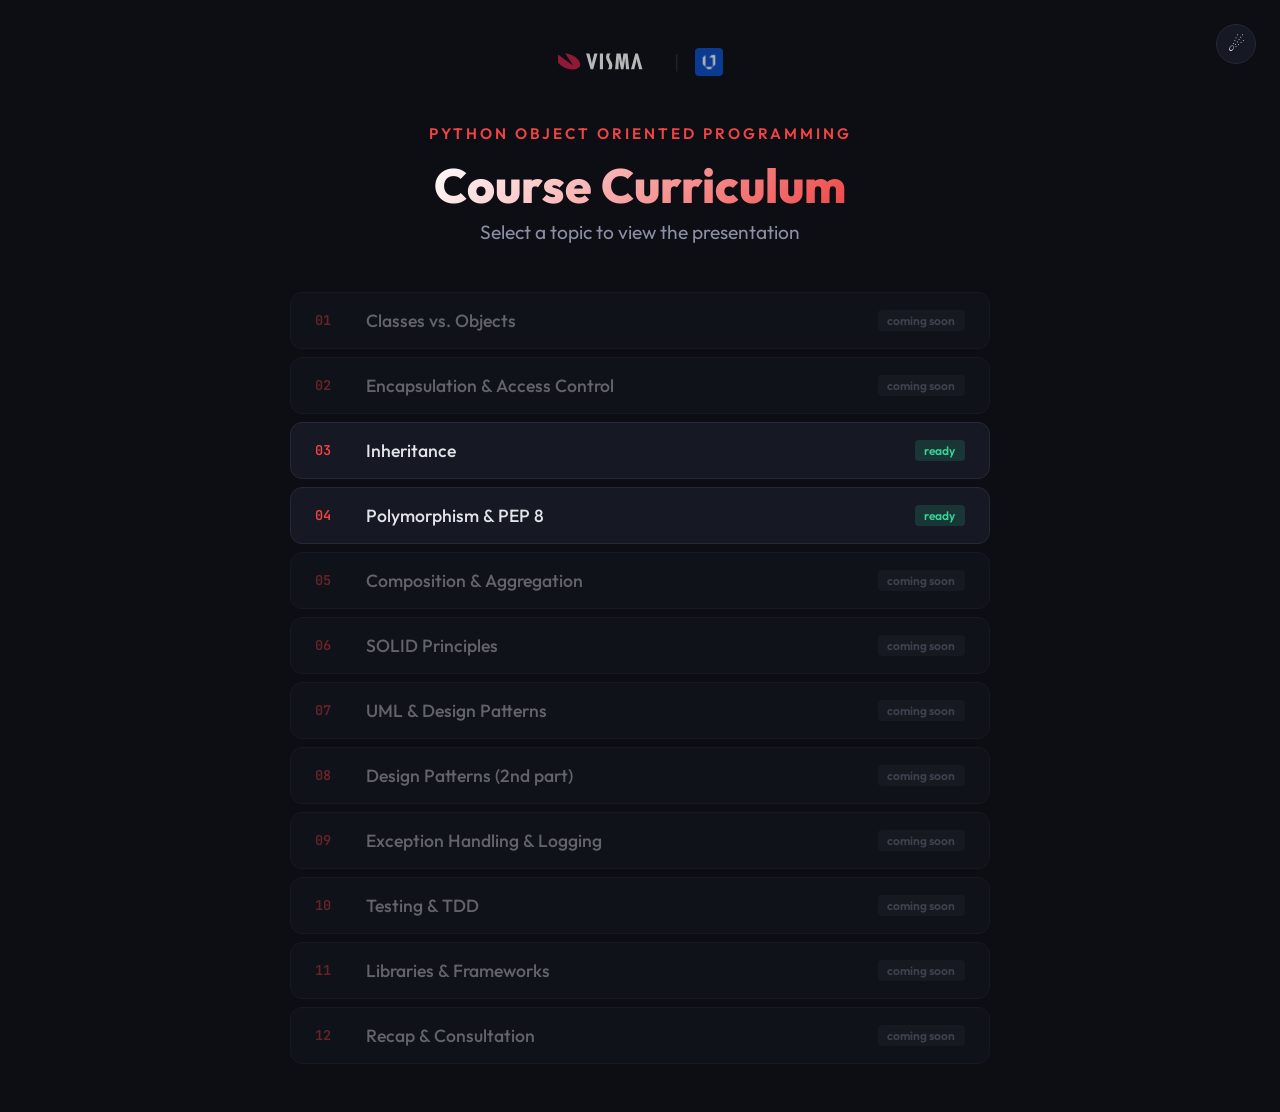
==== index.html @ 46db8a12 "Add light/dark theme toggle to all presentations and index - Add [data-theme="light"] CSS overrides " ====
<!DOCTYPE html>
<html lang="en">
<head>
<meta charset="UTF-8">
<meta name="viewport" content="width=device-width, initial-scale=1.0">
<title>Python OOP — Course Curriculum</title>
<link href="https://fonts.googleapis.com/css2?family=JetBrains+Mono:wght@400;600&family=Outfit:wght@300;400;600;700;800&display=swap" rel="stylesheet">
<style>
  * { margin: 0; padding: 0; box-sizing: border-box; }
  :root {
    --bg: #0c0e14;
    --surface: #161923;
    --border: #252838;
    --text: #e2e4ea;
    --heading: #fff;
    --muted: #8b8fa4;
    --accent: #ef4444;
    --accent-glow: rgba(239, 68, 68, 0.15);
    --green: #34d399;
  }
  [data-theme="light"] {
    --bg: #f5f6f8;
    --surface: #e8eaef;
    --border: #c8ccd4;
    --text: #1e2030;
    --heading: #111320;
    --muted: #4a5068;
    --accent: #dc2626;
    --accent-glow: rgba(220, 38, 38, 0.1);
    --green: #059669;
  }
  body {
    font-family: 'Outfit', -apple-system, BlinkMacSystemFont, sans-serif;
    background: var(--bg);
    color: var(--text);
    min-height: 100vh;
    display: flex;
    flex-direction: column;
    align-items: center;
    padding: 3rem 2rem;
  }
  .logos {
    display: flex;
    align-items: center;
    gap: 16px;
    margin-bottom: 3rem;
    opacity: 0.7;
  }
  .header {
    text-align: center;
    margin-bottom: 3rem;
  }
  .header p {
    color: var(--accent);
    font-size: 0.95rem;
    font-weight: 600;
    letter-spacing: 3px;
    text-transform: uppercase;
    margin-bottom: 1rem;
  }
  .header h1 {
    font-size: 3rem;
    font-weight: 800;
    background: linear-gradient(135deg, var(--heading) 0%, var(--accent) 100%);
    -webkit-background-clip: text;
    -webkit-text-fill-color: transparent;
    line-height: 1.1;
    margin-bottom: 0.5rem;
  }
  .header .subtitle {
    color: var(--muted);
    font-size: 1.2rem;
  }
  .topics {
    width: 100%;
    max-width: 700px;
    display: flex;
    flex-direction: column;
    gap: 0.5rem;
  }
  .topic {
    display: flex;
    align-items: center;
    gap: 1.2rem;
    padding: 1rem 1.5rem;
    background: var(--surface);
    border: 1px solid var(--border);
    border-radius: 12px;
    text-decoration: none;
    color: var(--text);
    transition: all 0.2s;
  }
  .topic:hover {
    border-color: var(--accent);
    background: var(--accent-glow);
    transform: translateX(4px);
  }
  .topic.disabled {
    opacity: 0.4;
    pointer-events: none;
  }
  .topic .num {
    font-family: 'JetBrains Mono', monospace;
    font-size: 0.85rem;
    font-weight: 600;
    color: var(--accent);
    min-width: 2rem;
  }
  .topic .title {
    font-size: 1.1rem;
    font-weight: 500;
  }
  .topic .badge {
    margin-left: auto;
    font-size: 0.75rem;
    padding: 0.2rem 0.6rem;
    border-radius: 4px;
    font-weight: 600;
  }
  .topic .badge.ready {
    background: rgba(52, 211, 153, 0.15);
    color: var(--green);
  }
  .topic .badge.soon {
    background: rgba(139, 143, 164, 0.15);
    color: var(--muted);
  }
  @media (max-width: 600px) {
    body { padding: 2rem 1rem; }
    .header h1 { font-size: 2rem; }
    .header p { font-size: 0.8rem; letter-spacing: 2px; }
    .header .subtitle { font-size: 1rem; }
    .logos { margin-bottom: 2rem; }
    .logos svg { width: 80px; }
    .logos img { height: 22px; }
    .topic { padding: 0.8rem 1rem; gap: 0.8rem; }
    .topic .title { font-size: 0.95rem; }
    .topic .num { font-size: 0.75rem; min-width: 1.6rem; }
    .topic .badge { font-size: 0.65rem; padding: 0.15rem 0.45rem; }
  }
</style>
</head>
<body>

<div class="logos">
  <svg width="100" height="24" viewBox="30 75 165 45" xmlns="http://www.w3.org/2000/svg">
    <path d="M32.228 81.327c8.803.852 18.458 5.253 23.996 11.643 7.099 8.093 4.686 16.187-5.396 18.032-10.081 1.988-23.996-3.123-31.095-11.217-5.396-6.248-5.253-12.495-.284-15.902l27.971 20.73-15.192-23.286z" fill="#c92043"/>
    <path d="M170.805 111.002l-3.549-14.199c-.428-1.703-.711-3.407-.994-4.969h-.143c-.283 1.704-.426 3.266-.852 5.111l-3.551 14.057h-6.105l8.094-29.533h4.828l8.52 29.533h-6.248zM77.663 81.469l3.55 14.198c.568 1.704.71 3.409.994 4.969h.142c.284-1.703.426-3.408.852-5.111l3.55-14.056h6.105l-8.093 29.533h-4.828l-8.519-29.533h6.247zM97.256 81.469h5.822v29.533h-5.822V81.469zM136.02 81.469L139 98.934l2.414-17.465h7.809l2.982 29.533h-5.963l-1.42-21.298-.994 7.241-2.414 14.057h-4.543l-2.84-14.199-.994-6.531v-.568h-.142l-.852 21.298h-6.248l2.557-29.533h7.668zM117.561 81.469c-.994.71-1.703 1.987-2.271 3.265-1.562 3.55.141 6.389 1.561 8.945.143.284.428.71.568 1.136 3.266 5.395 4.402 9.37 2.131 15.049l-.568 1.137h-7.1c.852-.711 1.703-1.703 2.129-2.84 1.705-3.834-.283-7.383-2.129-10.934-2.129-4.117-4.402-8.376-1.988-14.198.143-.568.711-1.562.711-1.562h6.956v.002z" fill="var(--heading)"/>
  </svg>
  <span style="color: var(--border); font-size: 1.2rem;">|</span>
  <img src="vgtu.jpg" alt="VILNIUS TECH" height="28" style="border-radius: 4px;">
</div>

<div class="header">
  <p>Python Object Oriented Programming</p>
  <h1>Course Curriculum</h1>
  <span class="subtitle">Select a topic to view the presentation</span>
</div>

<div class="topics">
  <div class="topic disabled">
    <span class="num">01</span>
    <span class="title">Classes vs. Objects</span>
    <span class="badge soon">coming soon</span>
  </div>
  <div class="topic disabled">
    <span class="num">02</span>
    <span class="title">Encapsulation & Access Control</span>
    <span class="badge soon">coming soon</span>
  </div>
  <a class="topic" href="03-inheritance.html">
    <span class="num">03</span>
    <span class="title">Inheritance</span>
    <span class="badge ready">ready</span>
  </a>
  <a class="topic" href="04-polymorphism.html">
    <span class="num">04</span>
    <span class="title">Polymorphism & PEP 8</span>
    <span class="badge ready">ready</span>
  </a>
  <div class="topic disabled">
    <span class="num">05</span>
    <span class="title">Composition & Aggregation</span>
    <span class="badge soon">coming soon</span>
  </div>
  <div class="topic disabled">
    <span class="num">06</span>
    <span class="title">SOLID Principles</span>
    <span class="badge soon">coming soon</span>
  </div>
  <div class="topic disabled">
    <span class="num">07</span>
    <span class="title">UML & Design Patterns</span>
    <span class="badge soon">coming soon</span>
  </div>
  <div class="topic disabled">
    <span class="num">08</span>
    <span class="title">Design Patterns (2nd part)</span>
    <span class="badge soon">coming soon</span>
  </div>
  <div class="topic disabled">
    <span class="num">09</span>
    <span class="title">Exception Handling & Logging</span>
    <span class="badge soon">coming soon</span>
  </div>
  <div class="topic disabled">
    <span class="num">10</span>
    <span class="title">Testing & TDD</span>
    <span class="badge soon">coming soon</span>
  </div>
  <div class="topic disabled">
    <span class="num">11</span>
    <span class="title">Libraries & Frameworks</span>
    <span class="badge soon">coming soon</span>
  </div>
  <div class="topic disabled">
    <span class="num">12</span>
    <span class="title">Recap & Consultation</span>
    <span class="badge soon">coming soon</span>
  </div>
</div>

<button id="theme-toggle" onclick="toggleTheme()" title="Toggle light/dark mode" style="position: fixed; top: 1.5rem; right: 1.5rem; background: var(--surface); border: 1px solid var(--border); color: var(--text); width: 40px; height: 40px; border-radius: 50%; cursor: pointer; font-size: 1.2rem; display: flex; align-items: center; justify-content: center; z-index: 100;">&#9788;</button>
<script>
  const saved = localStorage.getItem('oop-theme');
  if (saved) document.documentElement.setAttribute('data-theme', saved);
  function toggleTheme() {
    const html = document.documentElement;
    const next = html.getAttribute('data-theme') === 'light' ? '' : 'light';
    if (next) { html.setAttribute('data-theme', next); localStorage.setItem('oop-theme', next); }
    else { html.removeAttribute('data-theme'); localStorage.removeItem('oop-theme'); }
    document.getElementById('theme-toggle').textContent = next === 'light' ? '\u263E' : '\u2604';
  }
  document.getElementById('theme-toggle').textContent = saved === 'light' ? '\u263E' : '\u2604';
</script>
</body>
</html>
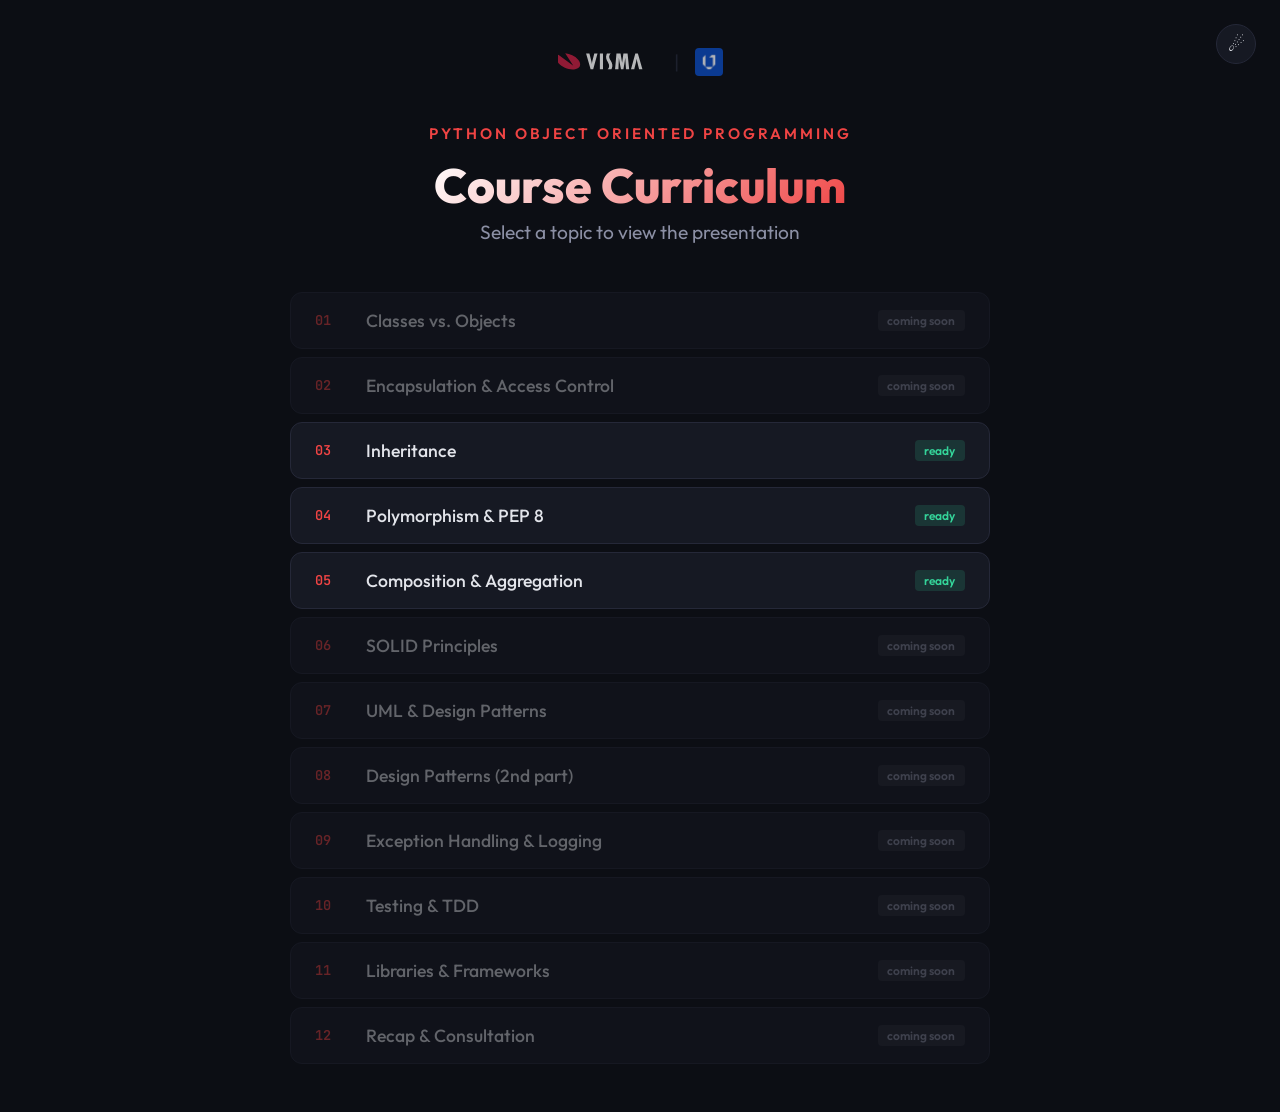
==== commit 9f804dc9: "Add lecture 05: Composition & Aggregation presentation - 58-slide presentation covering composition," ====
--- a/index.html
+++ b/index.html
@@ -27,7 +27,7 @@
     --muted: #4a5068;
     --accent: #dc2626;
     --accent-glow: rgba(220, 38, 38, 0.1);
-    --green: #059669;
+    --green: #10b981;
   }
   body {
     font-family: 'Outfit', -apple-system, BlinkMacSystemFont, sans-serif;
@@ -178,11 +178,11 @@
     <span class="title">Polymorphism & PEP 8</span>
     <span class="badge ready">ready</span>
   </a>
-  <div class="topic disabled">
+  <a class="topic" href="05-composition.html">
     <span class="num">05</span>
     <span class="title">Composition & Aggregation</span>
-    <span class="badge soon">coming soon</span>
-  </div>
+    <span class="badge ready">ready</span>
+  </a>
   <div class="topic disabled">
     <span class="num">06</span>
     <span class="title">SOLID Principles</span>
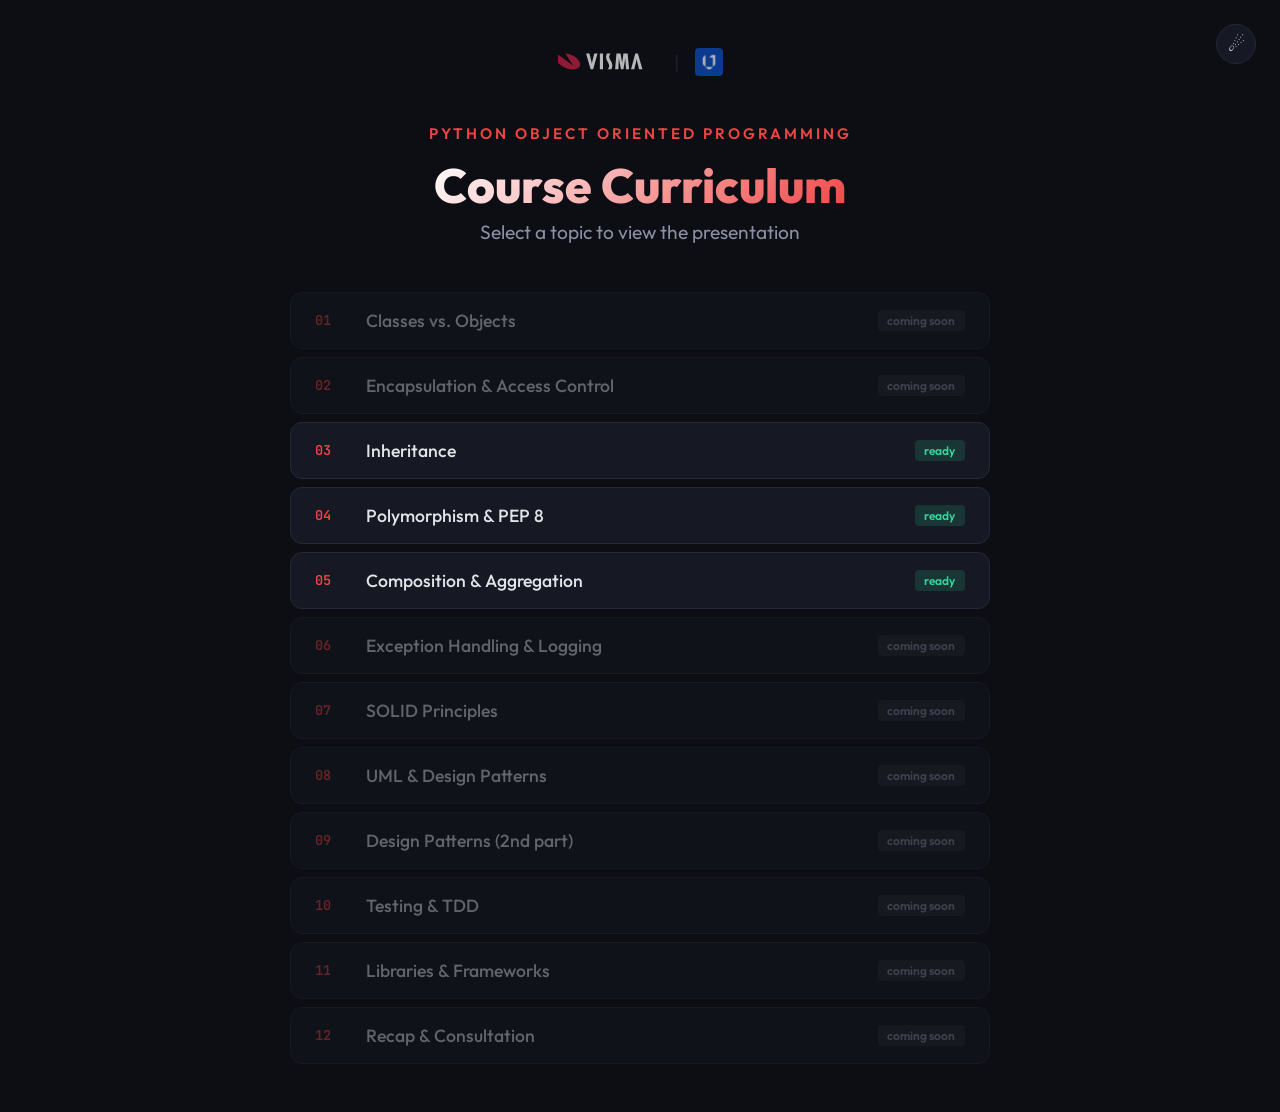
==== commit da5c15ae: "Reorder curriculum: move Exception Handling to position 06, relocate spectrum slide - Move Exception" ====
--- a/index.html
+++ b/index.html
@@ -185,22 +185,22 @@
   </a>
   <div class="topic disabled">
     <span class="num">06</span>
+    <span class="title">Exception Handling & Logging</span>
+    <span class="badge soon">coming soon</span>
+  </div>
+  <div class="topic disabled">
+    <span class="num">07</span>
     <span class="title">SOLID Principles</span>
     <span class="badge soon">coming soon</span>
   </div>
   <div class="topic disabled">
-    <span class="num">07</span>
+    <span class="num">08</span>
     <span class="title">UML & Design Patterns</span>
     <span class="badge soon">coming soon</span>
   </div>
   <div class="topic disabled">
-    <span class="num">08</span>
+    <span class="num">09</span>
     <span class="title">Design Patterns (2nd part)</span>
-    <span class="badge soon">coming soon</span>
-  </div>
-  <div class="topic disabled">
-    <span class="num">09</span>
-    <span class="title">Exception Handling & Logging</span>
     <span class="badge soon">coming soon</span>
   </div>
   <div class="topic disabled">
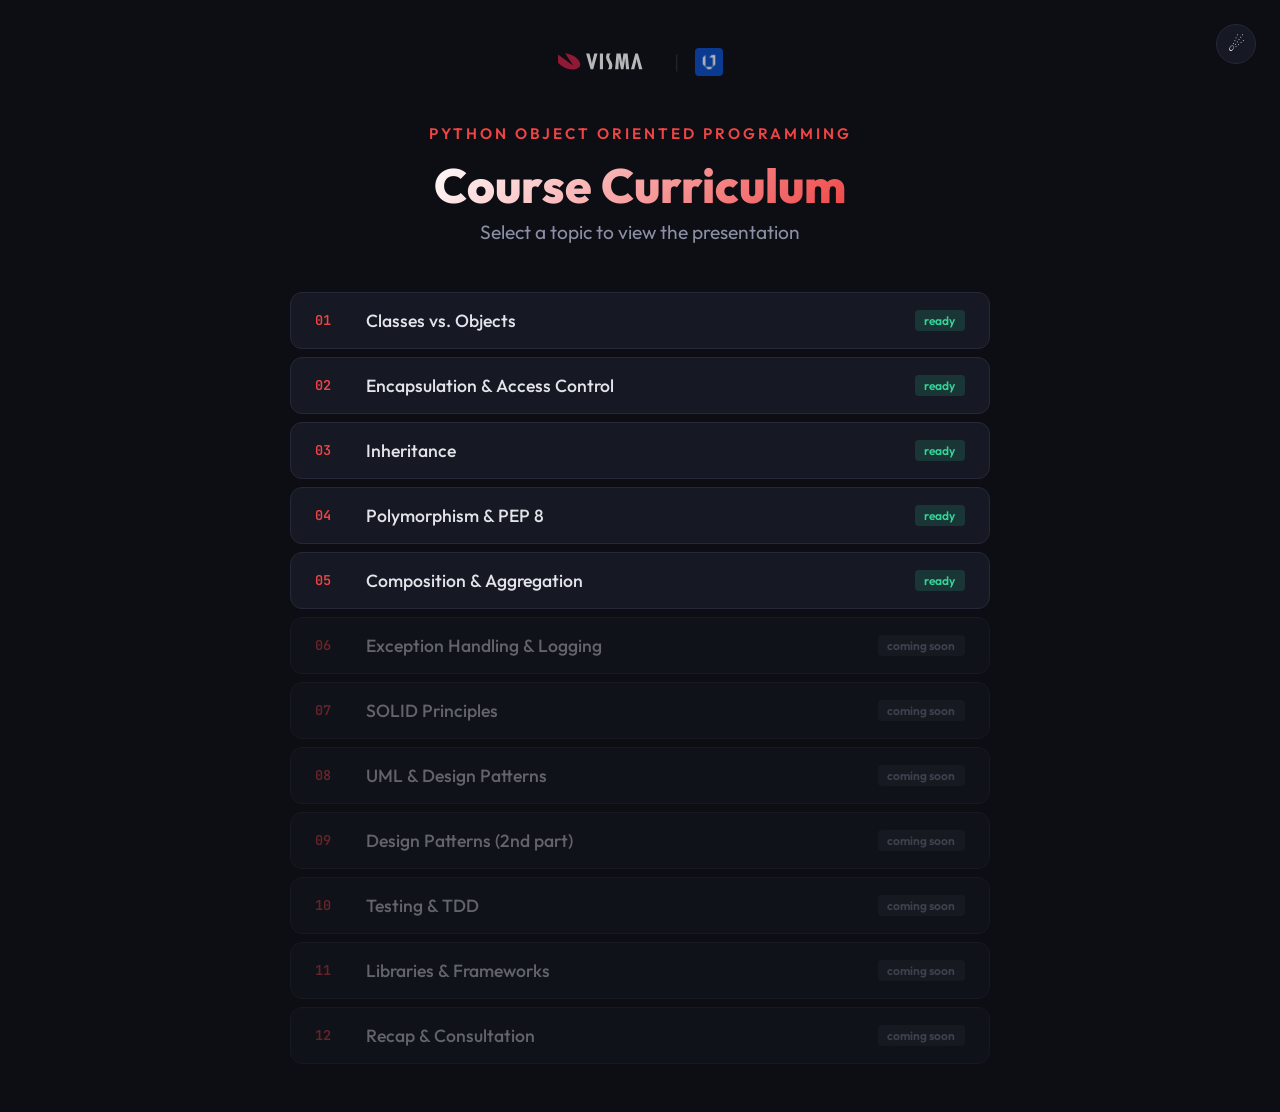
==== commit be283855: "Link lectures 01 and 02 in index page Co-Authored-By: Claude Opus 4.6 <noreply@anthropic.com>" ====
--- a/index.html
+++ b/index.html
@@ -158,16 +158,16 @@
 </div>
 
 <div class="topics">
-  <div class="topic disabled">
+  <a class="topic" href="01-classes-objects.html">
     <span class="num">01</span>
     <span class="title">Classes vs. Objects</span>
-    <span class="badge soon">coming soon</span>
-  </div>
-  <div class="topic disabled">
+    <span class="badge ready">ready</span>
+  </a>
+  <a class="topic" href="02-encapsulation.html">
     <span class="num">02</span>
     <span class="title">Encapsulation & Access Control</span>
-    <span class="badge soon">coming soon</span>
-  </div>
+    <span class="badge ready">ready</span>
+  </a>
   <a class="topic" href="03-inheritance.html">
     <span class="num">03</span>
     <span class="title">Inheritance</span>
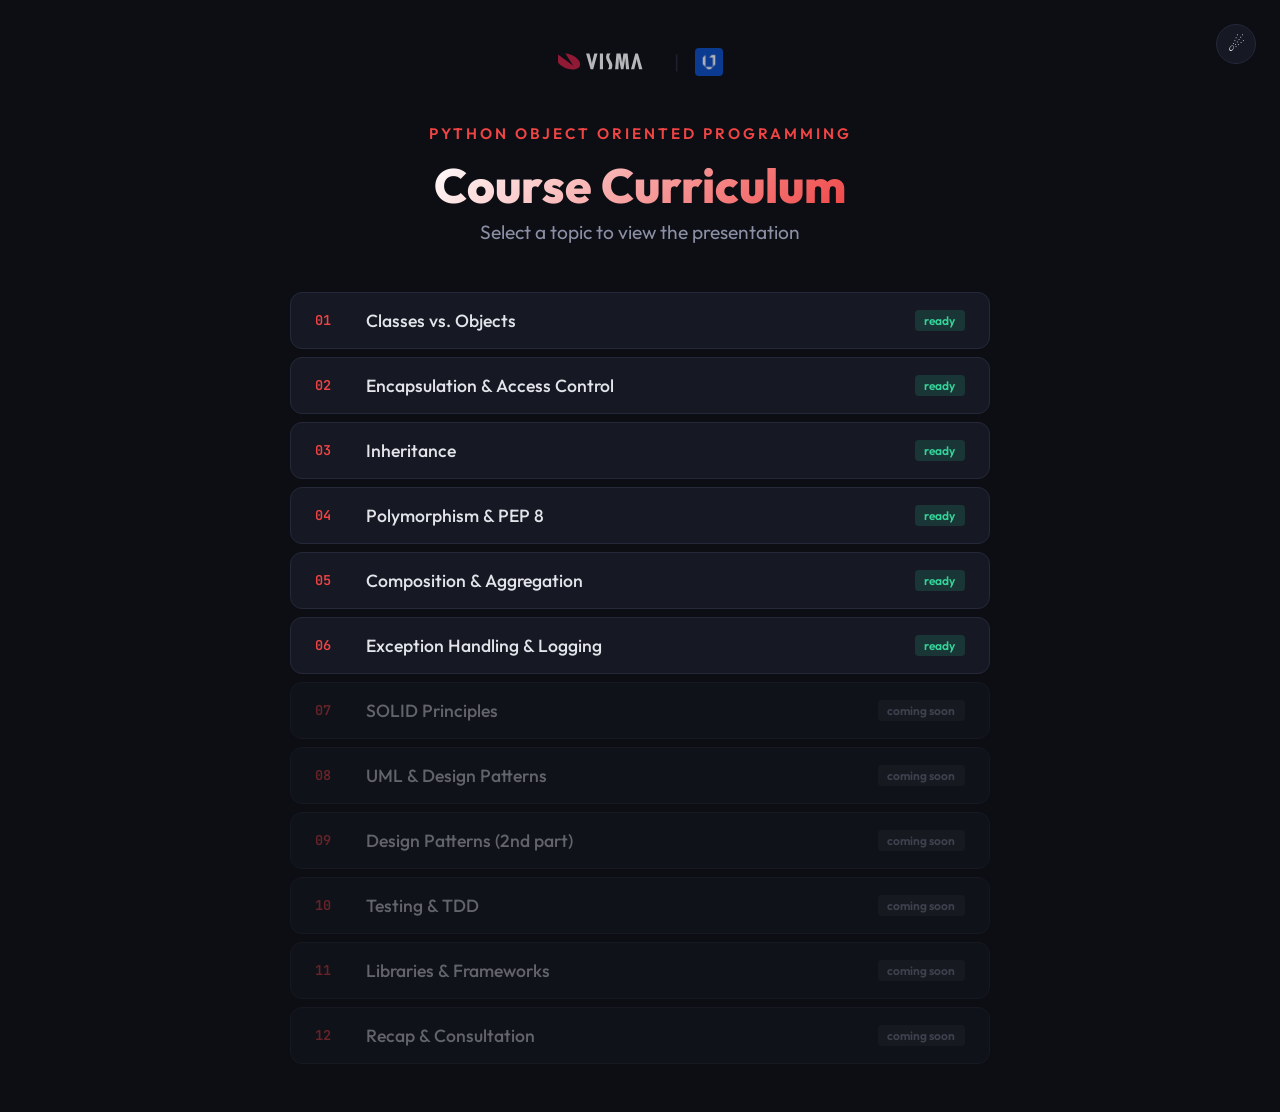
==== commit 9ddce8ed: "Add lecture 06: Exception Handling & Logging 60+ slides covering errors vs exceptions, try/except/el" ====
--- a/index.html
+++ b/index.html
@@ -4,6 +4,7 @@
 <meta charset="UTF-8">
 <meta name="viewport" content="width=device-width, initial-scale=1.0">
 <title>Python OOP — Course Curriculum</title>
+<link rel="icon" href="vgtu.jpg">
 <link href="https://fonts.googleapis.com/css2?family=JetBrains+Mono:wght@400;600&family=Outfit:wght@300;400;600;700;800&display=swap" rel="stylesheet">
 <style>
   * { margin: 0; padding: 0; box-sizing: border-box; }
@@ -183,11 +184,11 @@
     <span class="title">Composition & Aggregation</span>
     <span class="badge ready">ready</span>
   </a>
-  <div class="topic disabled">
+  <a class="topic" href="06-exception-handling.html">
     <span class="num">06</span>
     <span class="title">Exception Handling & Logging</span>
-    <span class="badge soon">coming soon</span>
-  </div>
+    <span class="badge ready">ready</span>
+  </a>
   <div class="topic disabled">
     <span class="num">07</span>
     <span class="title">SOLID Principles</span>
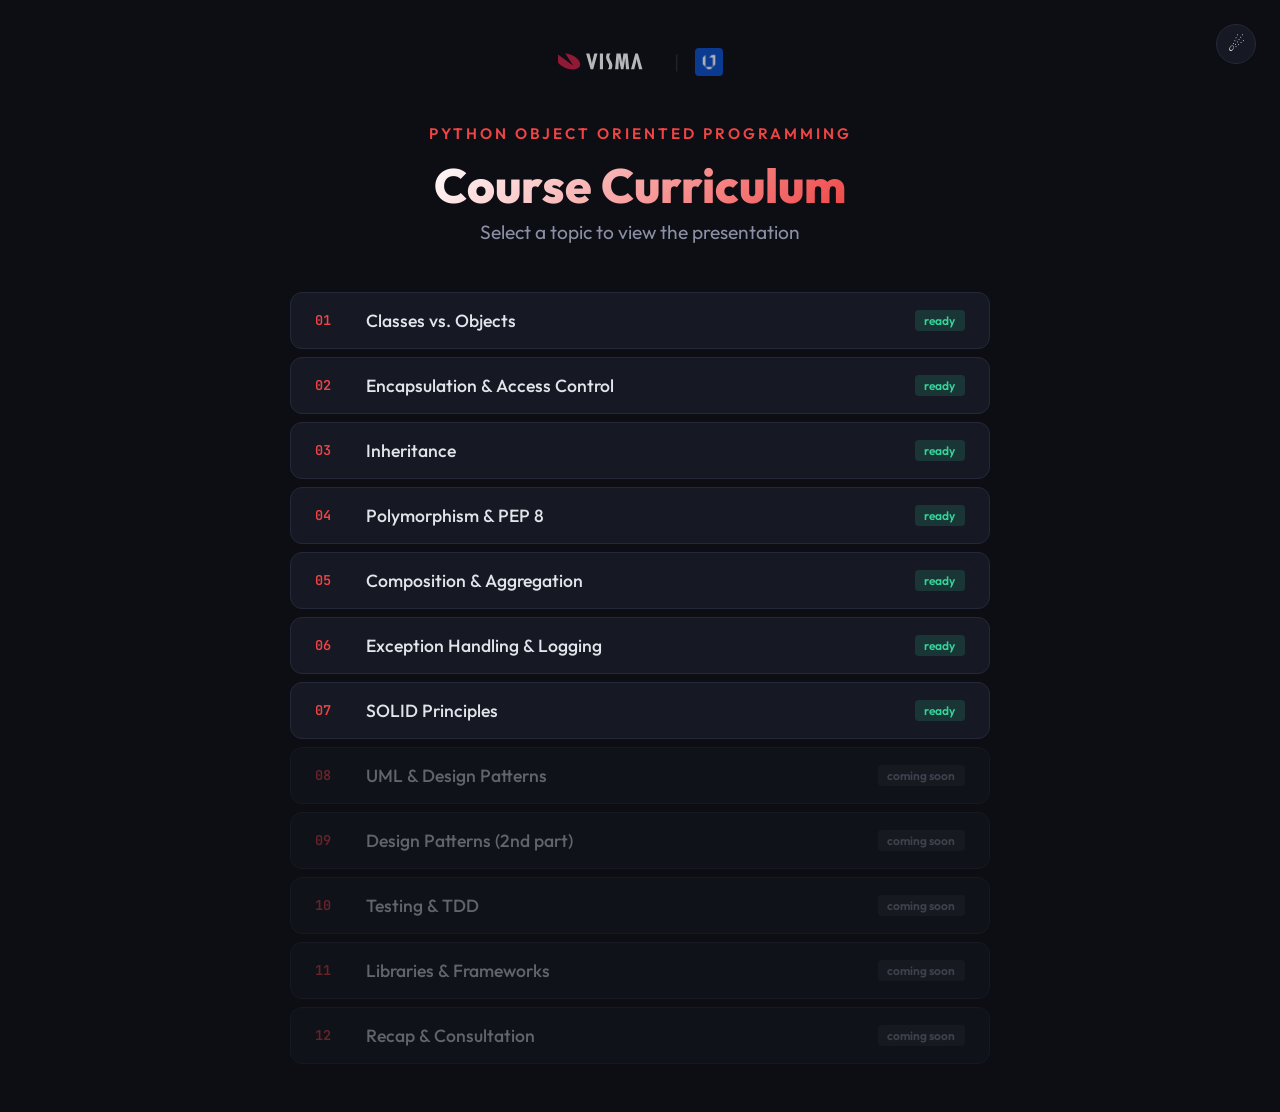
==== commit 52600949: "Add lecture 07: SOLID Principles 44 slides covering all 5 SOLID principles (SRP, OCP, LSP, ISP, DIP)" ====
--- a/index.html
+++ b/index.html
@@ -189,11 +189,11 @@
     <span class="title">Exception Handling & Logging</span>
     <span class="badge ready">ready</span>
   </a>
-  <div class="topic disabled">
+  <a class="topic" href="07-solid-principles.html">
     <span class="num">07</span>
     <span class="title">SOLID Principles</span>
-    <span class="badge soon">coming soon</span>
-  </div>
+    <span class="badge ready">ready</span>
+  </a>
   <div class="topic disabled">
     <span class="num">08</span>
     <span class="title">UML & Design Patterns</span>
